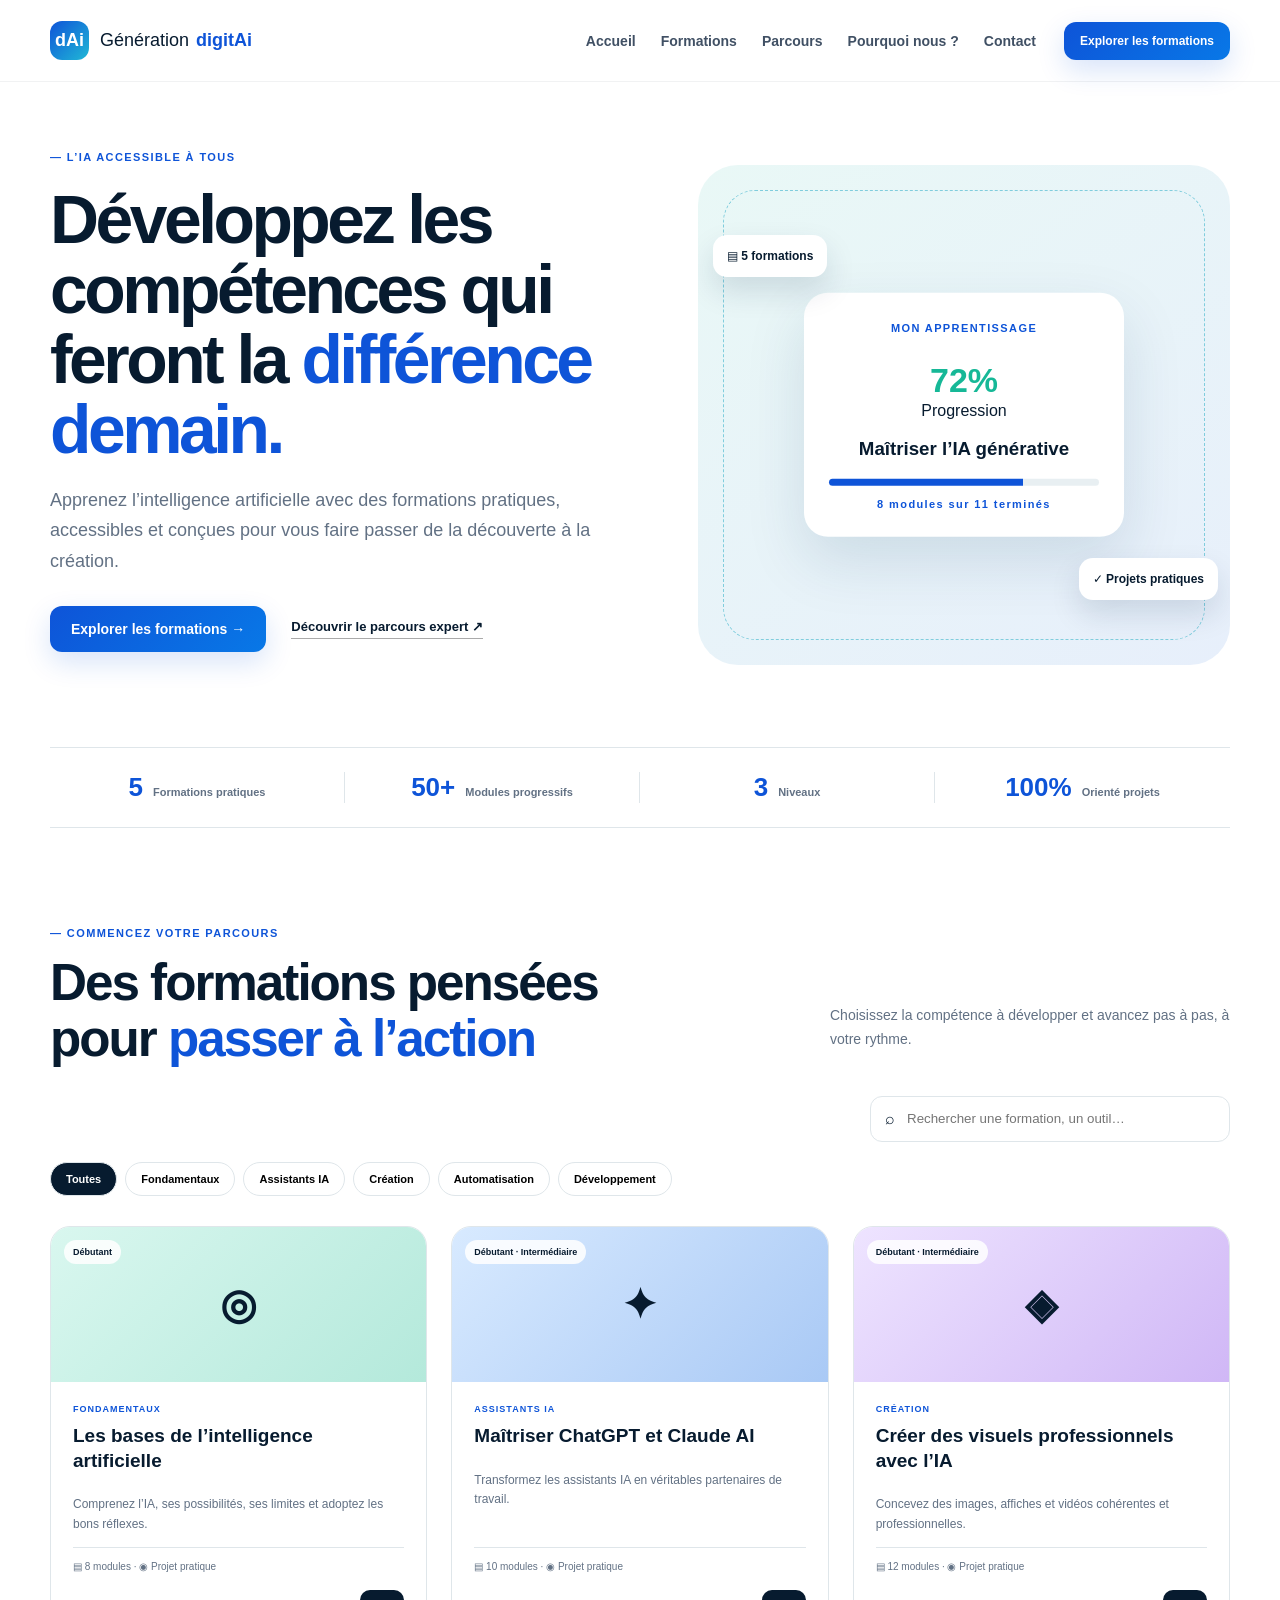
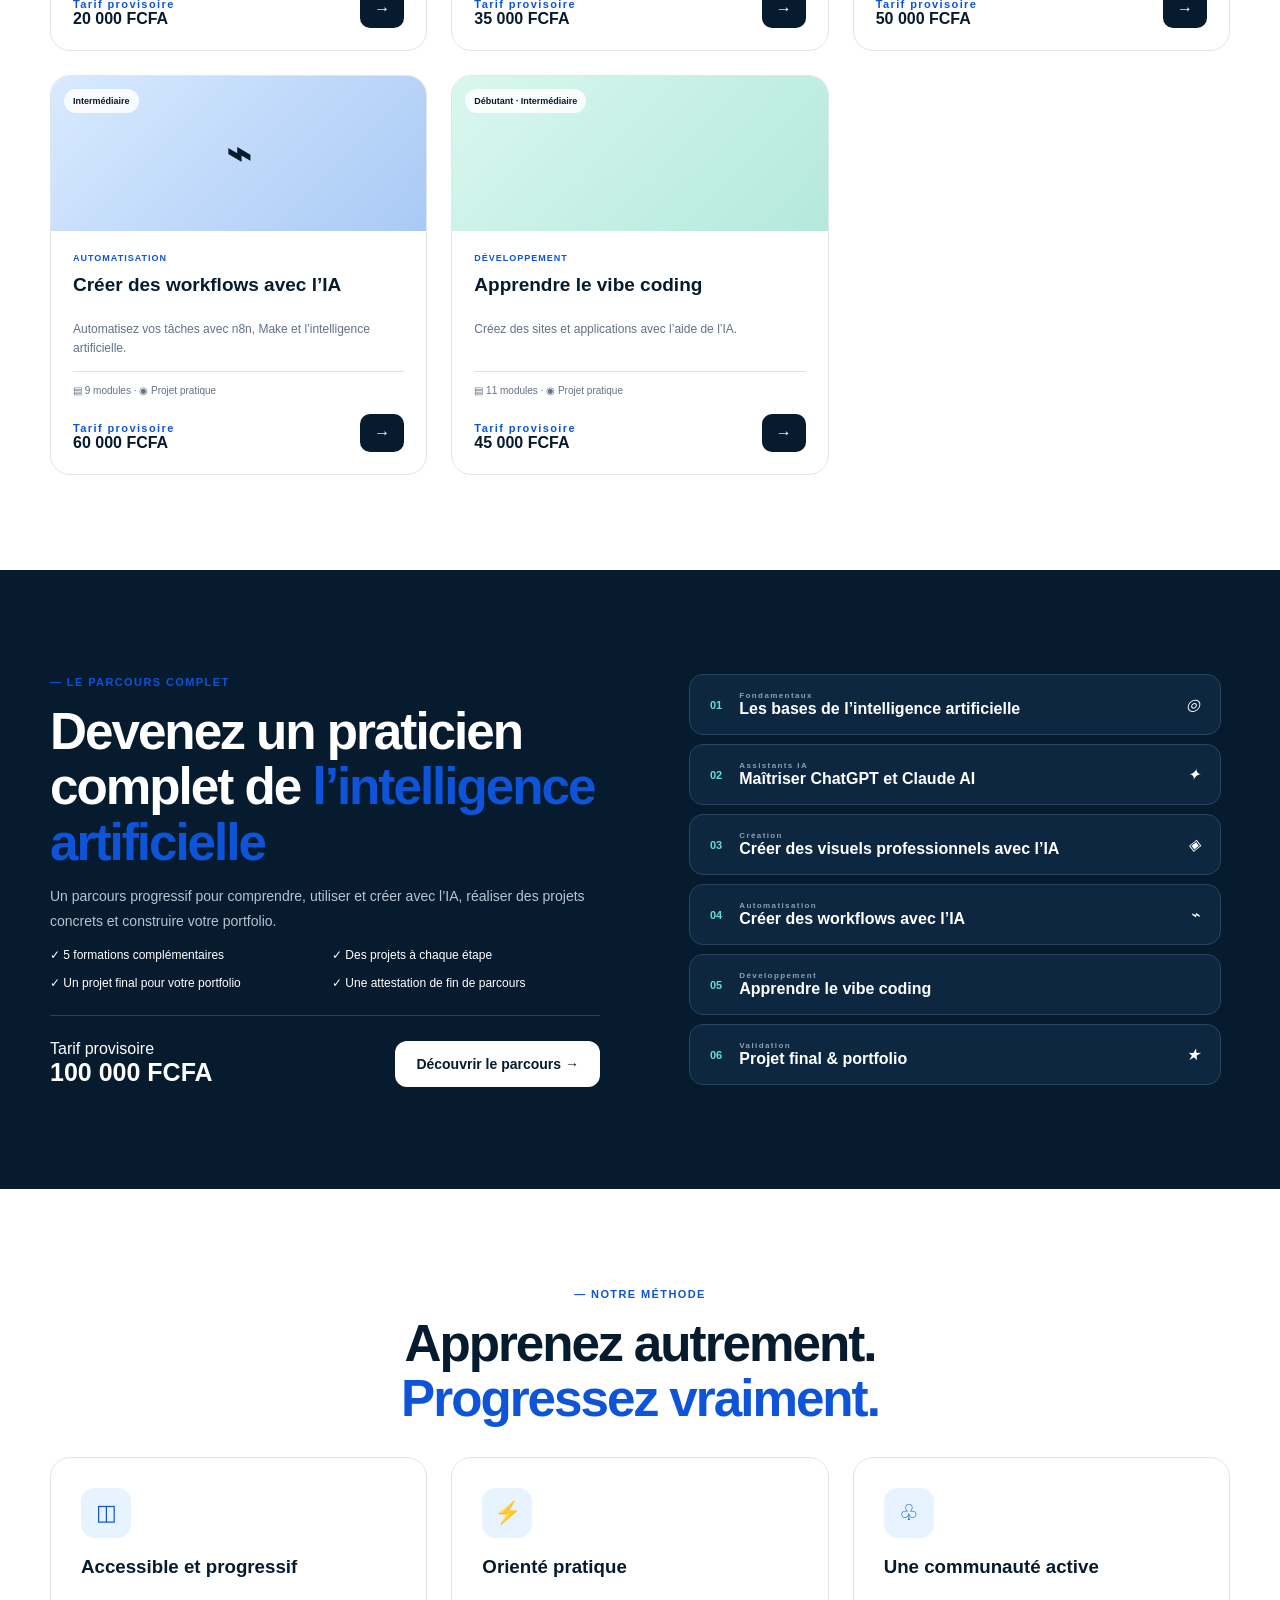
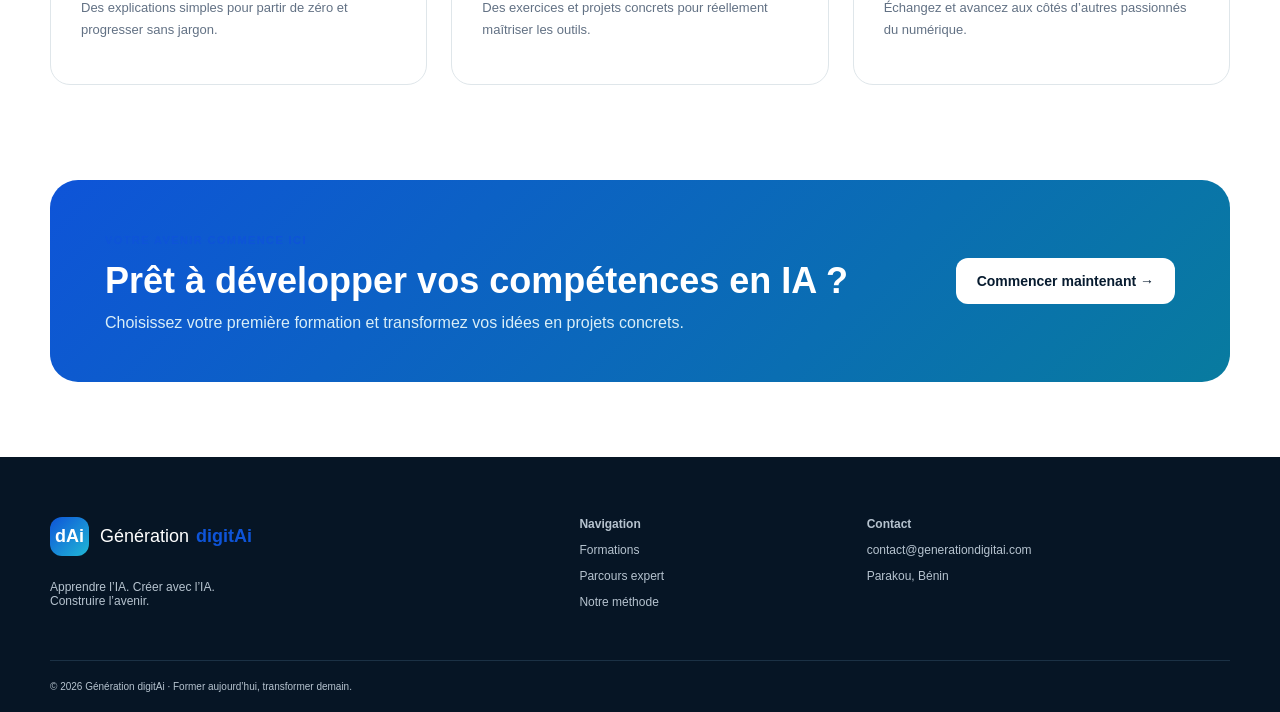
==== index.html @ 23b77773 "Add files via upload Déploiement initial du site Génération digitAi" ====
<!doctype html><html lang="fr"><head><meta charset="UTF-8"><meta name="viewport" content="width=device-width,initial-scale=1"><meta name="description" content="Formations pratiques en intelligence artificielle"><title>Génération digitAi</title><link rel="stylesheet" href="style.css"></head><body>
<header><a class="brand" href="#accueil"><span>dAi</span>Génération <b>digitAi</b></a><button id="menu">☰</button><nav><a href="#accueil">Accueil</a><a href="#formations">Formations</a><a href="#parcours">Parcours</a><a href="#methode">Pourquoi nous ?</a><a href="#contact">Contact</a></nav><a class="btn top" href="#formations">Explorer les formations</a></header>
<main><section class="hero shell" id="accueil"><div><small>— L’IA ACCESSIBLE À TOUS</small><h1>Développez les compétences qui feront la <em>différence demain.</em></h1><p>Apprenez l’intelligence artificielle avec des formations pratiques, accessibles et conçues pour vous faire passer de la découverte à la création.</p><div class="actions"><a class="btn" href="#formations">Explorer les formations →</a><a href="#parcours"><b>Découvrir le parcours expert ↗</b></a></div></div><div class="visual"><div class="panel"><small>MON APPRENTISSAGE</small><strong>72%</strong><span>Progression</span><h3>Maîtriser l’IA générative</h3><i></i><small>8 modules sur 11 terminés</small></div><div class="float one">▤ <b>5 formations</b></div><div class="float two">✓ <b>Projets pratiques</b></div></div></section>
<section class="stats shell"><div><b>5</b><span>Formations pratiques</span></div><div><b>50+</b><span>Modules progressifs</span></div><div><b>3</b><span>Niveaux</span></div><div><b>100%</b><span>Orienté projets</span></div></section>
<section class="courses shell" id="formations"><div class="heading"><div><small>— COMMENCEZ VOTRE PARCOURS</small><h2>Des formations pensées pour <em>passer à l’action</em></h2></div><p>Choisissez la compétence à développer et avancez pas à pas, à votre rythme.</p></div><label class="search">⌕ <input id="search" placeholder="Rechercher une formation, un outil…"></label><div id="tabs" class="tabs"></div><div id="grid" class="grid"></div><p id="empty" hidden>Aucune formation trouvée.</p></section>
<section class="path" id="parcours"><div class="shell pathgrid"><div><small>— LE PARCOURS COMPLET</small><h2>Devenez un praticien complet de <em>l’intelligence artificielle</em></h2><p>Un parcours progressif pour comprendre, utiliser et créer avec l’IA, réaliser des projets concrets et construire votre portfolio.</p><ul><li>✓ 5 formations complémentaires</li><li>✓ Des projets à chaque étape</li><li>✓ Un projet final pour votre portfolio</li><li>✓ Une attestation de fin de parcours</li></ul><div class="price"><span>Tarif provisoire<br><strong>100 000 FCFA</strong></span><a class="btn light" href="#contact">Découvrir le parcours →</a></div></div><div id="steps"></div></div></section>
<section class="method shell" id="methode"><div class="heading center"><div><small>— NOTRE MÉTHODE</small><h2>Apprenez autrement. <em>Progressez vraiment.</em></h2></div></div><div class="benefits"><article><i>◫</i><h3>Accessible et progressif</h3><p>Des explications simples pour partir de zéro et progresser sans jargon.</p></article><article><i>⚡</i><h3>Orienté pratique</h3><p>Des exercices et projets concrets pour réellement maîtriser les outils.</p></article><article><i>♧</i><h3>Une communauté active</h3><p>Échangez et avancez aux côtés d’autres passionnés du numérique.</p></article></div></section>
<section class="cta shell" id="contact"><div><small>VOTRE AVENIR COMMENCE ICI</small><h2>Prêt à développer vos compétences en IA ?</h2><p>Choisissez votre première formation et transformez vos idées en projets concrets.</p></div><a class="btn light" href="mailto:contact@generationdigitai.com">Commencer maintenant →</a></section></main>
<footer><div class="shell footer"><div><a class="brand" href="#accueil"><span>dAi</span>Génération <b>digitAi</b></a><p>Apprendre l’IA. Créer avec l’IA.<br>Construire l’avenir.</p></div><div><b>Navigation</b><a href="#formations">Formations</a><a href="#parcours">Parcours expert</a><a href="#methode">Notre méthode</a></div><div><b>Contact</b><a href="mailto:contact@generationdigitai.com">contact@generationdigitai.com</a><span>Parakou, Bénin</span></div></div><div class="shell copy">© 2026 Génération digitAi · Former aujourd’hui, transformer demain.</div></footer><script src="script.js"></script></body></html>
---- style.css ----
:root{--navy:#071b2f;--blue:#0e54d8;--cyan:#20b8d6;--mint:#16b897;--muted:#627184;--line:#dfe6ea}*{box-sizing:border-box}html{scroll-behavior:smooth}body{margin:0;color:var(--navy);font-family:Arial,sans-serif}a{text-decoration:none;color:inherit}.shell{width:min(1180px,calc(100% - 40px));margin:auto}header{height:82px;display:flex;align-items:center;gap:28px;padding:0 max(20px,calc((100% - 1180px)/2));position:sticky;top:0;background:#fffffff2;backdrop-filter:blur(12px);z-index:10;border-bottom:1px solid #071b2f0e}.brand{display:flex;align-items:center;gap:7px;font-size:18px;white-space:nowrap}.brand>span{width:39px;height:39px;border-radius:12px;background:linear-gradient(135deg,var(--blue),var(--cyan));display:grid;place-items:center;color:#fff;font-weight:900;margin-right:4px}.brand b{color:var(--blue)}nav{display:flex;gap:25px;margin-left:auto;font-size:14px;font-weight:700;color:#405064}nav a:hover{color:var(--blue)}#menu{display:none;border:0;background:none;font-size:24px}.btn{display:inline-flex;padding:15px 21px;border-radius:12px;background:linear-gradient(135deg,var(--blue),#0878e7);color:#fff;font-size:14px;font-weight:800;box-shadow:0 10px 28px #0e54d82a}.top{padding:12px 16px;font-size:12px}.hero{min-height:630px;display:grid;grid-template-columns:1.05fr .95fr;gap:60px;align-items:center;padding-block:65px}section small{color:var(--blue);font-size:11px;font-weight:900;letter-spacing:1.4px}.hero h1{font-size:clamp(44px,5.3vw,72px);line-height:1.03;letter-spacing:-3.5px;margin:20px 0}.hero h1 em,h2 em{font-style:normal;color:var(--blue)}.hero>div>p{max-width:600px;color:var(--muted);font-size:18px;line-height:1.7}.actions{display:flex;align-items:center;gap:25px;margin:30px 0}.actions>a:last-child{font-size:13px;border-bottom:1px solid #aaa;padding-bottom:4px}.visual{height:500px;border-radius:40px;background:linear-gradient(145deg,#e9f8f6,#e7effb);position:relative;overflow:hidden}.visual:after{content:"";position:absolute;inset:25px;border:1px dashed #80cddd;border-radius:32px}.panel{position:absolute;width:320px;left:50%;top:50%;transform:translate(-50%,-50%);background:#fff;border-radius:24px;padding:25px;text-align:center;box-shadow:0 24px 60px #0b345f20;z-index:2}.panel strong,.panel span{display:block}.panel strong{font-size:34px;margin:25px 0 2px;color:var(--mint)}.panel i{display:block;height:7px;border-radius:8px;background:linear-gradient(90deg,var(--blue) 72%,#e8eff2 72%);margin:15px 0 8px}.float{position:absolute;z-index:3;background:#fff;padding:14px;border-radius:14px;box-shadow:0 14px 30px #08294d22;font-size:12px}.one{left:15px;top:70px}.two{right:12px;bottom:65px}.stats{display:grid;grid-template-columns:repeat(4,1fr);padding:24px 0;border-block:1px solid var(--line)}.stats div{text-align:center;border-right:1px solid var(--line)}.stats div:last-child{border:0}.stats b{font-size:26px;color:var(--blue);margin-right:10px}.stats span{font-size:11px;color:var(--muted);font-weight:700}.courses,.method{padding-block:95px}.heading{display:flex;align-items:end;justify-content:space-between;gap:40px;margin-bottom:30px}.heading h2,.path h2{font-size:clamp(34px,4vw,52px);letter-spacing:-2px;line-height:1.08;max-width:650px;margin:14px 0 0}.heading>p{max-width:400px;color:var(--muted);line-height:1.7;font-size:14px}.search{margin-left:auto;width:360px;height:46px;border:1px solid var(--line);border-radius:12px;display:flex;align-items:center;gap:10px;padding:0 14px}.search input{border:0;outline:0;width:100%}.tabs{display:flex;flex-wrap:wrap;gap:8px;margin:20px 0 30px}.tabs button{border:1px solid var(--line);background:#fff;border-radius:20px;padding:10px 15px;font-weight:700;font-size:11px;cursor:pointer}.tabs button.active{background:var(--navy);color:#fff}.grid{display:grid;grid-template-columns:repeat(3,1fr);gap:24px}.card{border:1px solid var(--line);border-radius:20px;overflow:hidden;display:flex;flex-direction:column}.cover{height:155px;background:linear-gradient(135deg,#d9f7ef,#b4e9db);display:grid;place-items:center;position:relative;font-size:42px;font-weight:900}.card:nth-child(2n) .cover{background:linear-gradient(135deg,#d8eaff,#a9c9f5)}.card:nth-child(3n) .cover{background:linear-gradient(135deg,#eee4ff,#d0b7f6)}.level{position:absolute;top:13px;left:13px;background:#ffffffdc;border-radius:20px;padding:7px 9px;font-size:9px}.body{padding:22px;display:flex;flex-direction:column;flex:1}.category{text-transform:uppercase;color:var(--blue);font-size:9px;font-weight:900;letter-spacing:1px}.body h3{font-size:19px;line-height:1.3;margin:10px 0}.body p{font-size:12px;line-height:1.65;color:var(--muted);flex:1}.meta{font-size:10px;color:var(--muted);border-top:1px solid var(--line);padding-top:13px}.cardprice{display:flex;justify-content:space-between;align-items:end;margin-top:18px}.cardprice small,.cardprice b{display:block}.cardprice a{background:var(--navy);color:#fff;padding:10px 14px;border-radius:10px}.path{background:var(--navy);color:#fff;padding:95px 0}.pathgrid{display:grid;grid-template-columns:1fr 1fr;gap:80px;align-items:center}.path p{color:#b6c4d0;line-height:1.8;font-size:14px}.path ul{list-style:none;padding:0;display:grid;grid-template-columns:1fr 1fr;gap:14px;font-size:12px}.price{border-top:1px solid #2b4259;margin-top:25px;padding-top:24px;display:flex;align-items:center;justify-content:space-between}.price strong{font-size:25px}.light{background:#fff;color:var(--navy);box-shadow:none}.step{display:flex;align-items:center;gap:17px;padding:16px 20px;border:1px solid #29455f;background:#0d2740;border-radius:14px;margin:9px}.step>span{color:#65dfca;font-weight:900;font-size:11px}.step div{flex:1}.step small,.step b{display:block}.step small{font-size:8px;color:#8da1b3}.center{justify-content:center;text-align:center}.benefits{display:grid;grid-template-columns:repeat(3,1fr);gap:24px}.benefits article{padding:30px;border:1px solid var(--line);border-radius:20px}.benefits i{width:50px;height:50px;border-radius:14px;background:#e7f3ff;color:var(--blue);display:grid;place-items:center;font-style:normal;font-size:22px}.benefits p{font-size:13px;color:var(--muted);line-height:1.7}.cta{background:linear-gradient(135deg,var(--blue),#087b9f);color:#fff;padding:50px 55px;border-radius:28px;margin-bottom:75px;display:flex;align-items:center;justify-content:space-between;gap:35px}.cta h2{font-size:36px;margin:12px 0}.cta p{margin:0;color:#d9eef7}footer{background:#061525;color:#b6c3cf;padding:60px 0 20px}.footer{display:grid;grid-template-columns:2fr 1fr 1.5fr;gap:45px}.footer>div{display:flex;flex-direction:column;gap:12px;font-size:12px}.footer .brand{color:#fff}.copy{border-top:1px solid #1b3145;margin-top:40px;padding-top:20px;font-size:10px}@media(max-width:850px){.top{display:none}#menu{display:block;margin-left:auto}nav{display:none;position:absolute;top:82px;left:0;right:0;background:#fff;padding:20px;flex-direction:column}nav.open{display:flex}.hero,.pathgrid{grid-template-columns:1fr}.hero{text-align:center}.actions{justify-content:center}.grid{grid-template-columns:1fr 1fr}.stats{grid-template-columns:1fr 1fr}.stats div{padding:12px}.heading{flex-direction:column;align-items:flex-start}.benefits{grid-template-columns:1fr}.cta{flex-direction:column;align-items:flex-start}}@media(max-width:600px){.hero h1{font-size:43px;letter-spacing:-2px}.hero{padding-block:45px}.visual{height:380px}.panel{width:255px}.grid{grid-template-columns:1fr}.search{width:100%}.path ul{grid-template-columns:1fr}.price{flex-direction:column;align-items:flex-start;gap:20px}.footer{grid-template-columns:1fr}.cta{width:calc(100% - 28px);padding:35px 25px}.stats b,.stats span{display:block;margin:0}.actions{flex-direction:column}.courses,.method,.path{padding-block:65px}}
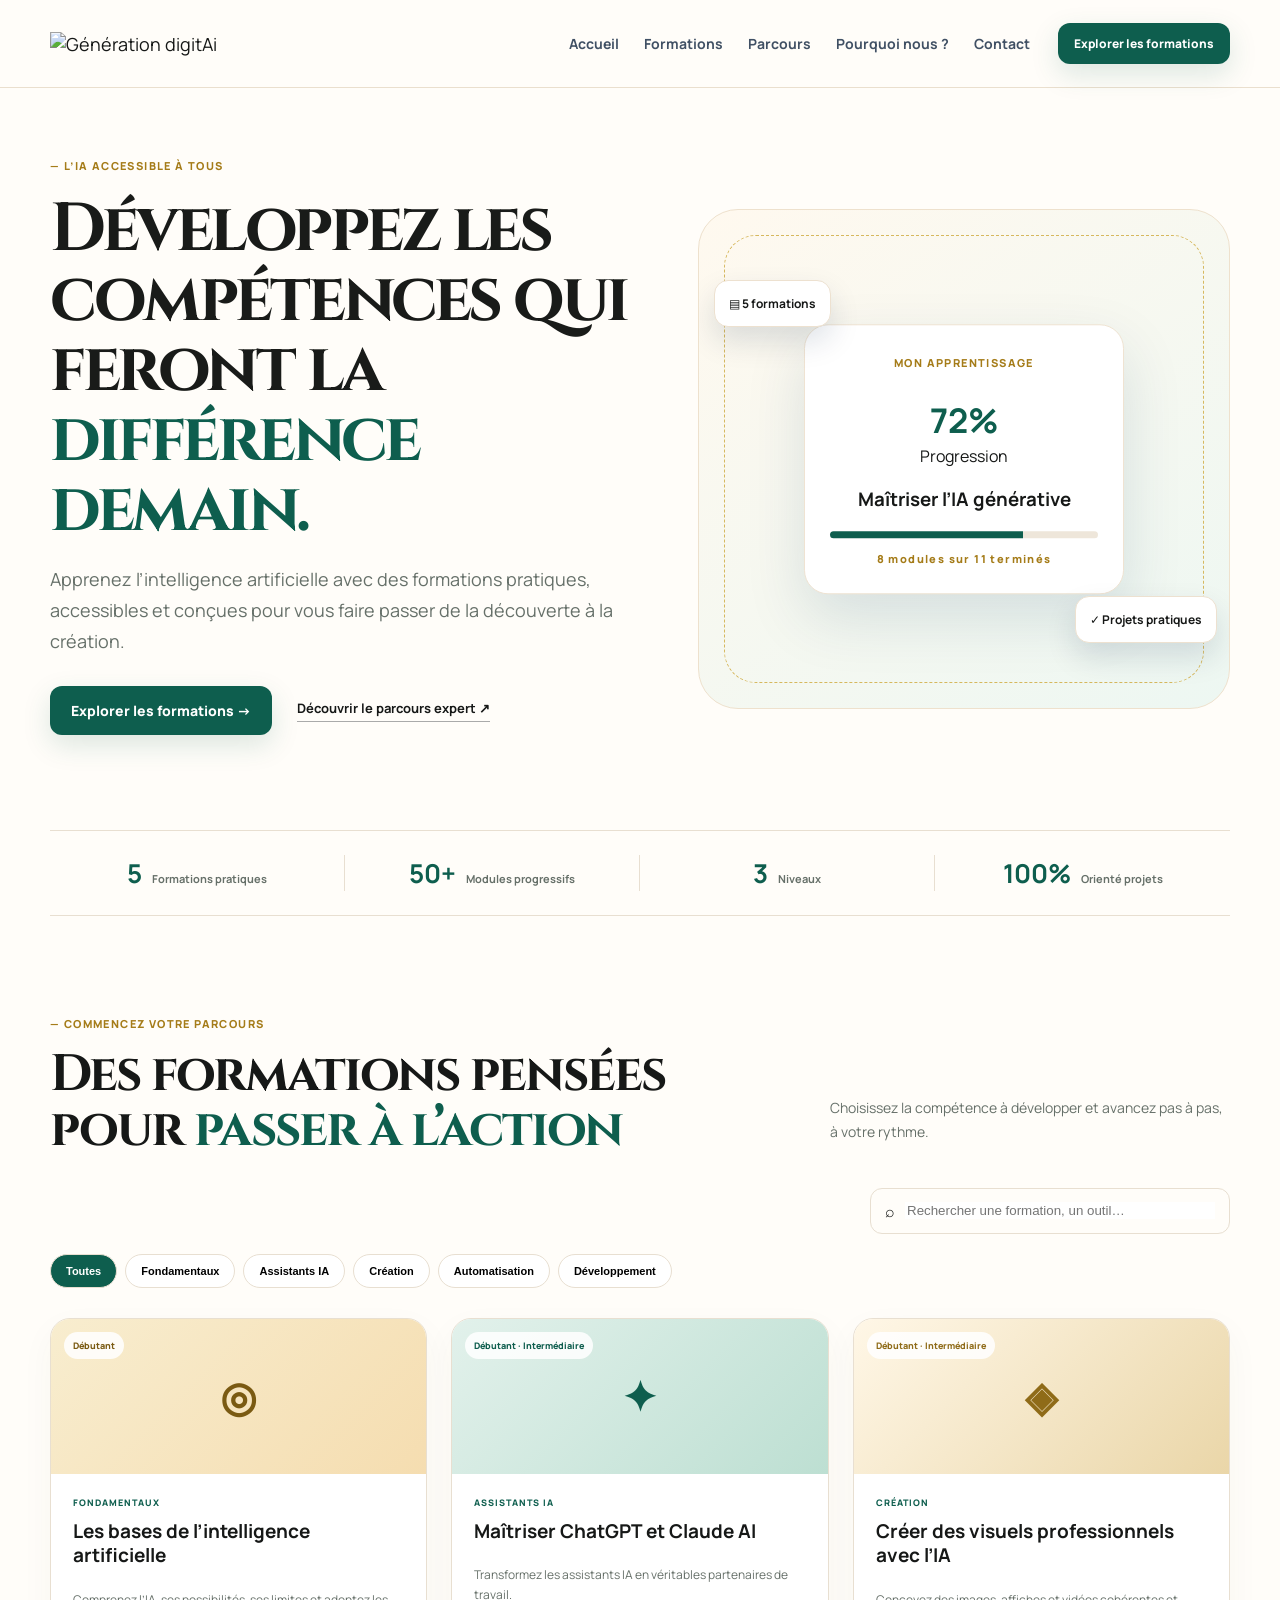
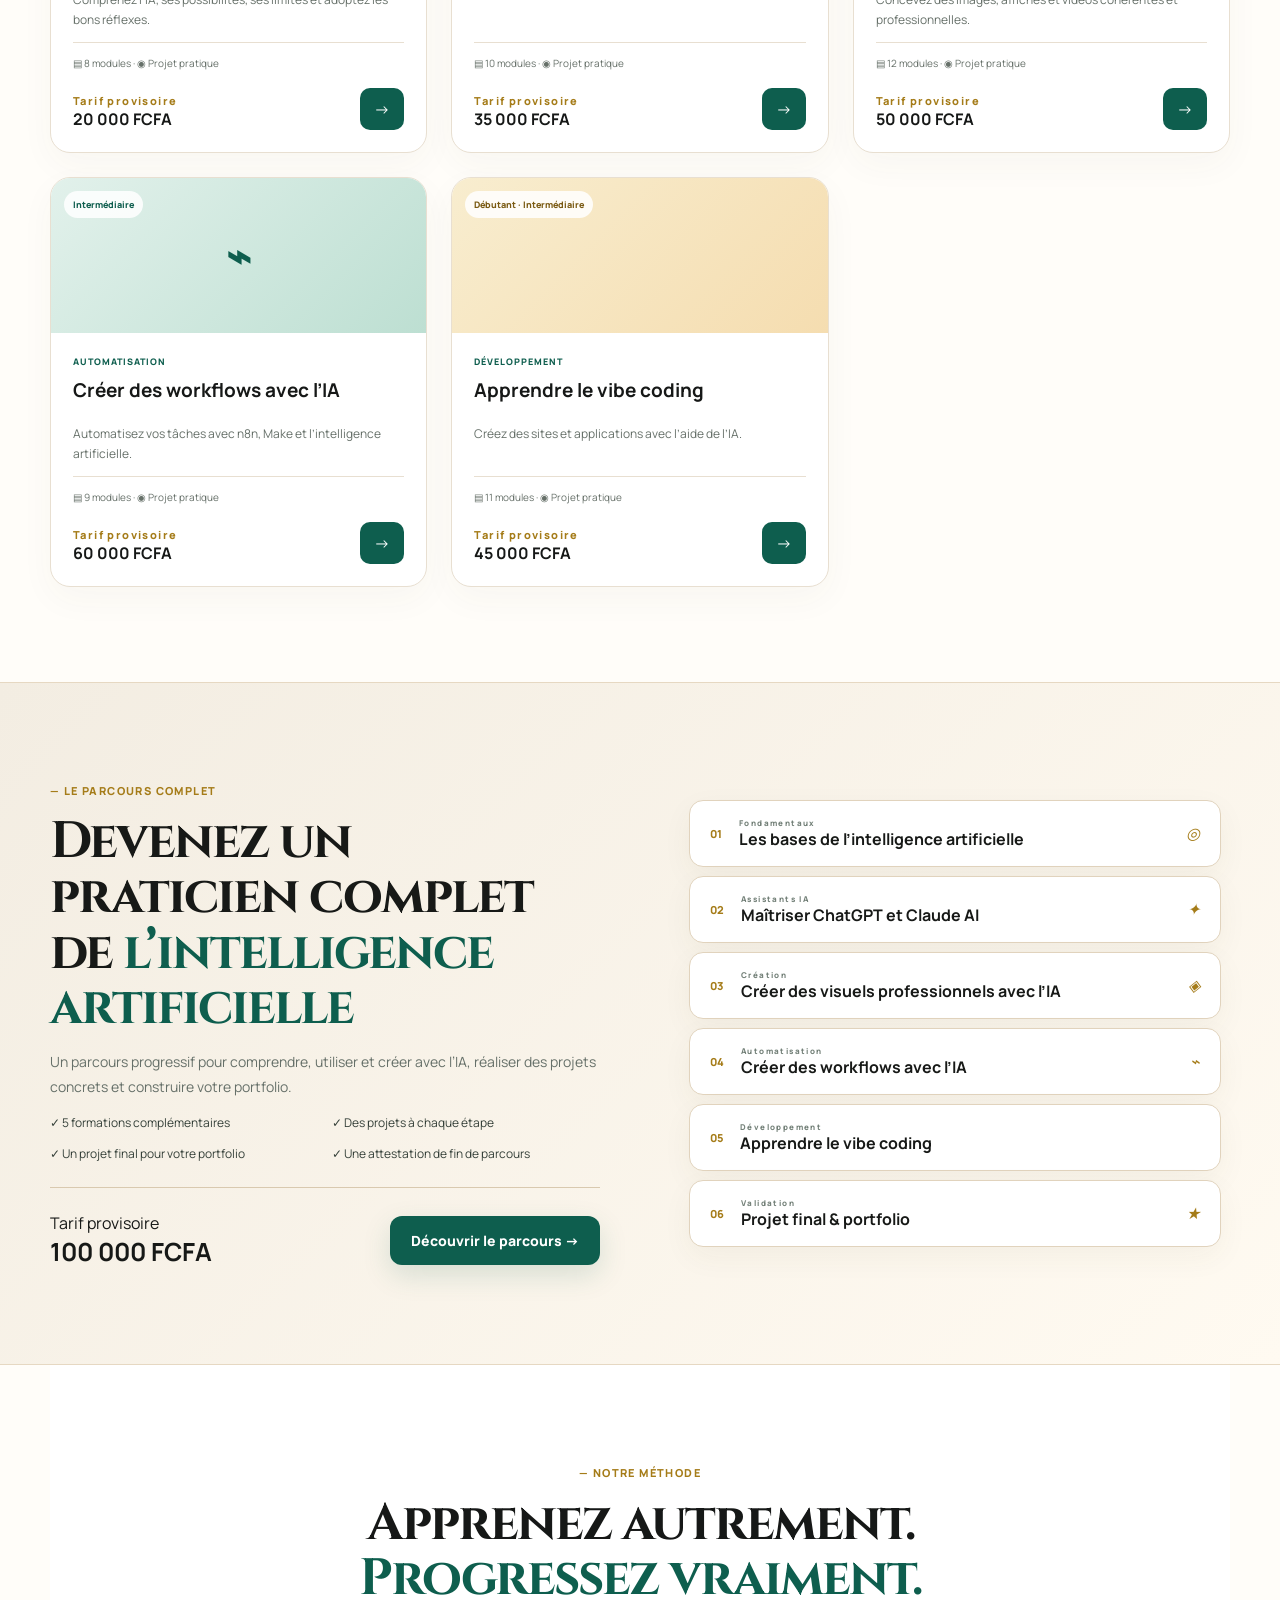
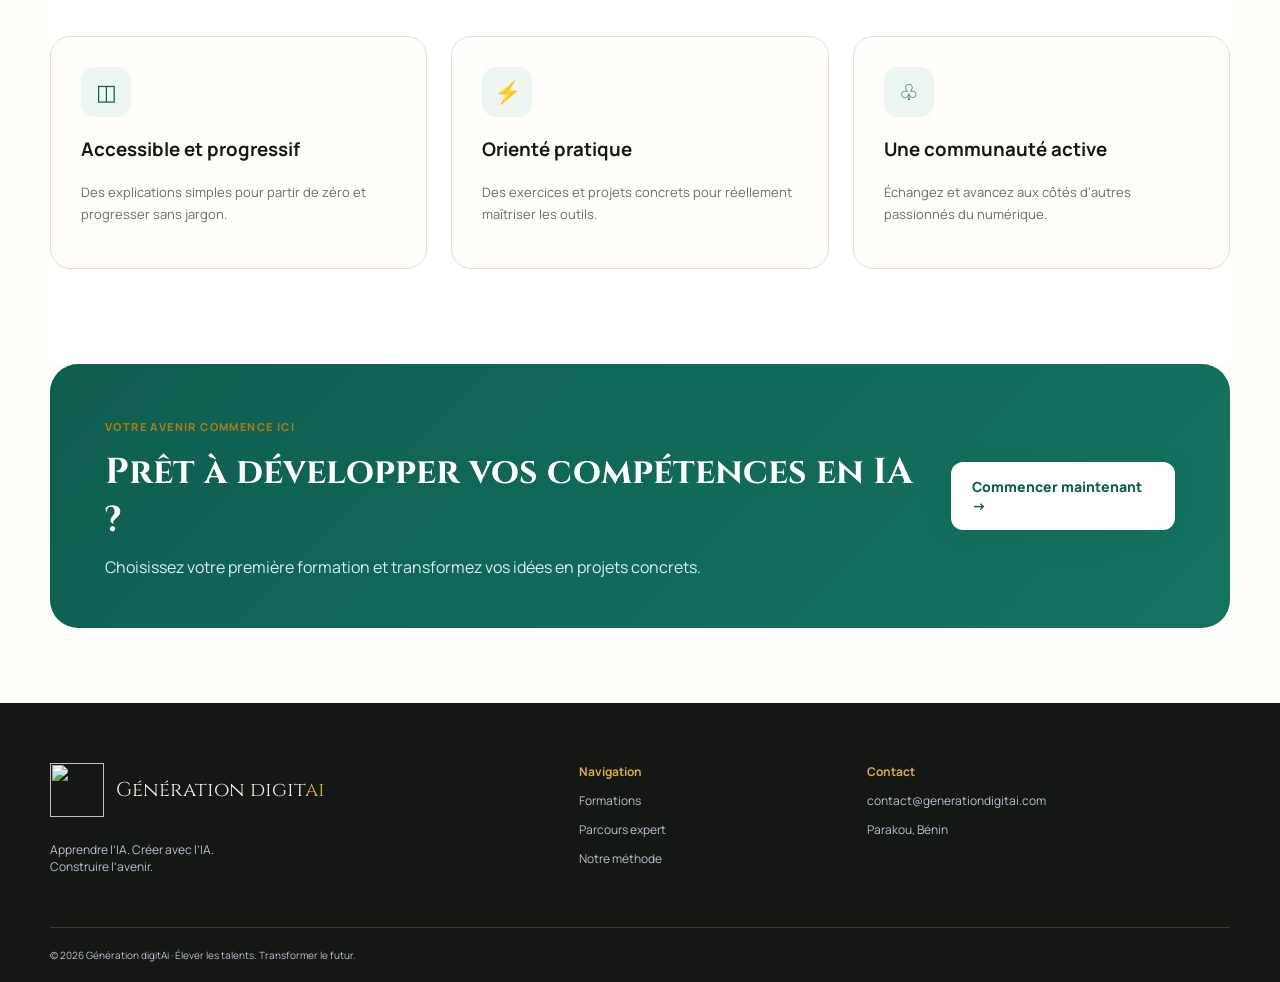
==== commit e6523e35: "Add files via upload Intégration de l’identité visuelle Génération digitAi" ====
--- a/index.html
+++ b/index.html
@@ -1,9 +1,10 @@
-<!doctype html><html lang="fr"><head><meta charset="UTF-8"><meta name="viewport" content="width=device-width,initial-scale=1"><meta name="description" content="Formations pratiques en intelligence artificielle"><title>Génération digitAi</title><link rel="stylesheet" href="style.css"></head><body>
-<header><a class="brand" href="#accueil"><span>dAi</span>Génération <b>digitAi</b></a><button id="menu">☰</button><nav><a href="#accueil">Accueil</a><a href="#formations">Formations</a><a href="#parcours">Parcours</a><a href="#methode">Pourquoi nous ?</a><a href="#contact">Contact</a></nav><a class="btn top" href="#formations">Explorer les formations</a></header>
+<!doctype html><html lang="fr"><head><meta charset="UTF-8"><meta name="viewport" content="width=device-width,initial-scale=1"><meta name="description" content="Formations pratiques en intelligence artificielle"><title>Génération digitAi</title><link rel="icon" type="image/png" href="images/monogramme-generation-digitai.png"><link rel="preconnect" href="https://fonts.googleapis.com"><link rel="preconnect" href="https://fonts.gstatic.com" crossorigin><link href="https://fonts.googleapis.com/css2?family=Cinzel:wght@500;600;700&family=Manrope:wght@400;500;600;700;800&display=swap" rel="stylesheet"><link rel="stylesheet" href="style.css"><link rel="stylesheet" href="brand.css"></head><body>
+<header><a class="brand" href="#accueil"><img class="brand-full" src="images/logo-generation-digitai.png" alt="Génération digitAi"><img class="brand-icon" src="images/monogramme-generation-digitai.png" alt="Génération digitAi"></a><button id="menu">☰</button><nav><a href="#accueil">Accueil</a><a href="#formations">Formations</a><a href="#parcours">Parcours</a><a href="#methode">Pourquoi nous ?</a><a href="#contact">Contact</a></nav><a class="btn top" href="#formations">Explorer les formations</a></header>
 <main><section class="hero shell" id="accueil"><div><small>— L’IA ACCESSIBLE À TOUS</small><h1>Développez les compétences qui feront la <em>différence demain.</em></h1><p>Apprenez l’intelligence artificielle avec des formations pratiques, accessibles et conçues pour vous faire passer de la découverte à la création.</p><div class="actions"><a class="btn" href="#formations">Explorer les formations →</a><a href="#parcours"><b>Découvrir le parcours expert ↗</b></a></div></div><div class="visual"><div class="panel"><small>MON APPRENTISSAGE</small><strong>72%</strong><span>Progression</span><h3>Maîtriser l’IA générative</h3><i></i><small>8 modules sur 11 terminés</small></div><div class="float one">▤ <b>5 formations</b></div><div class="float two">✓ <b>Projets pratiques</b></div></div></section>
 <section class="stats shell"><div><b>5</b><span>Formations pratiques</span></div><div><b>50+</b><span>Modules progressifs</span></div><div><b>3</b><span>Niveaux</span></div><div><b>100%</b><span>Orienté projets</span></div></section>
 <section class="courses shell" id="formations"><div class="heading"><div><small>— COMMENCEZ VOTRE PARCOURS</small><h2>Des formations pensées pour <em>passer à l’action</em></h2></div><p>Choisissez la compétence à développer et avancez pas à pas, à votre rythme.</p></div><label class="search">⌕ <input id="search" placeholder="Rechercher une formation, un outil…"></label><div id="tabs" class="tabs"></div><div id="grid" class="grid"></div><p id="empty" hidden>Aucune formation trouvée.</p></section>
 <section class="path" id="parcours"><div class="shell pathgrid"><div><small>— LE PARCOURS COMPLET</small><h2>Devenez un praticien complet de <em>l’intelligence artificielle</em></h2><p>Un parcours progressif pour comprendre, utiliser et créer avec l’IA, réaliser des projets concrets et construire votre portfolio.</p><ul><li>✓ 5 formations complémentaires</li><li>✓ Des projets à chaque étape</li><li>✓ Un projet final pour votre portfolio</li><li>✓ Une attestation de fin de parcours</li></ul><div class="price"><span>Tarif provisoire<br><strong>100 000 FCFA</strong></span><a class="btn light" href="#contact">Découvrir le parcours →</a></div></div><div id="steps"></div></div></section>
 <section class="method shell" id="methode"><div class="heading center"><div><small>— NOTRE MÉTHODE</small><h2>Apprenez autrement. <em>Progressez vraiment.</em></h2></div></div><div class="benefits"><article><i>◫</i><h3>Accessible et progressif</h3><p>Des explications simples pour partir de zéro et progresser sans jargon.</p></article><article><i>⚡</i><h3>Orienté pratique</h3><p>Des exercices et projets concrets pour réellement maîtriser les outils.</p></article><article><i>♧</i><h3>Une communauté active</h3><p>Échangez et avancez aux côtés d’autres passionnés du numérique.</p></article></div></section>
 <section class="cta shell" id="contact"><div><small>VOTRE AVENIR COMMENCE ICI</small><h2>Prêt à développer vos compétences en IA ?</h2><p>Choisissez votre première formation et transformez vos idées en projets concrets.</p></div><a class="btn light" href="mailto:contact@generationdigitai.com">Commencer maintenant →</a></section></main>
-<footer><div class="shell footer"><div><a class="brand" href="#accueil"><span>dAi</span>Génération <b>digitAi</b></a><p>Apprendre l’IA. Créer avec l’IA.<br>Construire l’avenir.</p></div><div><b>Navigation</b><a href="#formations">Formations</a><a href="#parcours">Parcours expert</a><a href="#methode">Notre méthode</a></div><div><b>Contact</b><a href="mailto:contact@generationdigitai.com">contact@generationdigitai.com</a><span>Parakou, Bénin</span></div></div><div class="shell copy">© 2026 Génération digitAi · Former aujourd’hui, transformer demain.</div></footer><script src="script.js"></script></body></html>
+<footer><div class="shell footer"><div><a class="footer-brand" href="#accueil"><img src="images/monogramme-generation-digitai.png" alt=""><span>Génération digit<em>ai</em></span></a><p>Apprendre l’IA. Créer avec l’IA.<br>Construire l’avenir.</p></div><div><b>Navigation</b><a href="#formations">Formations</a><a href="#parcours">Parcours expert</a><a href="#methode">Notre méthode</a></div><div><b>Contact</b><a href="mailto:contact@generationdigitai.com">contact@generationdigitai.com</a><span>Parakou, Bénin</span></div></div><div class="shell copy">© 2026 Génération digitAi · Élever les talents. Transformer le futur.</div></footer><script src="script.js"></script></body></html>
+
--- a/style.css
+++ b/style.css
@@ -1 +1,2 @@
 :root{--navy:#071b2f;--blue:#0e54d8;--cyan:#20b8d6;--mint:#16b897;--muted:#627184;--line:#dfe6ea}*{box-sizing:border-box}html{scroll-behavior:smooth}body{margin:0;color:var(--navy);font-family:Arial,sans-serif}a{text-decoration:none;color:inherit}.shell{width:min(1180px,calc(100% - 40px));margin:auto}header{height:82px;display:flex;align-items:center;gap:28px;padding:0 max(20px,calc((100% - 1180px)/2));position:sticky;top:0;background:#fffffff2;backdrop-filter:blur(12px);z-index:10;border-bottom:1px solid #071b2f0e}.brand{display:flex;align-items:center;gap:7px;font-size:18px;white-space:nowrap}.brand>span{width:39px;height:39px;border-radius:12px;background:linear-gradient(135deg,var(--blue),var(--cyan));display:grid;place-items:center;color:#fff;font-weight:900;margin-right:4px}.brand b{color:var(--blue)}nav{display:flex;gap:25px;margin-left:auto;font-size:14px;font-weight:700;color:#405064}nav a:hover{color:var(--blue)}#menu{display:none;border:0;background:none;font-size:24px}.btn{display:inline-flex;padding:15px 21px;border-radius:12px;background:linear-gradient(135deg,var(--blue),#0878e7);color:#fff;font-size:14px;font-weight:800;box-shadow:0 10px 28px #0e54d82a}.top{padding:12px 16px;font-size:12px}.hero{min-height:630px;display:grid;grid-template-columns:1.05fr .95fr;gap:60px;align-items:center;padding-block:65px}section small{color:var(--blue);font-size:11px;font-weight:900;letter-spacing:1.4px}.hero h1{font-size:clamp(44px,5.3vw,72px);line-height:1.03;letter-spacing:-3.5px;margin:20px 0}.hero h1 em,h2 em{font-style:normal;color:var(--blue)}.hero>div>p{max-width:600px;color:var(--muted);font-size:18px;line-height:1.7}.actions{display:flex;align-items:center;gap:25px;margin:30px 0}.actions>a:last-child{font-size:13px;border-bottom:1px solid #aaa;padding-bottom:4px}.visual{height:500px;border-radius:40px;background:linear-gradient(145deg,#e9f8f6,#e7effb);position:relative;overflow:hidden}.visual:after{content:"";position:absolute;inset:25px;border:1px dashed #80cddd;border-radius:32px}.panel{position:absolute;width:320px;left:50%;top:50%;transform:translate(-50%,-50%);background:#fff;border-radius:24px;padding:25px;text-align:center;box-shadow:0 24px 60px #0b345f20;z-index:2}.panel strong,.panel span{display:block}.panel strong{font-size:34px;margin:25px 0 2px;color:var(--mint)}.panel i{display:block;height:7px;border-radius:8px;background:linear-gradient(90deg,var(--blue) 72%,#e8eff2 72%);margin:15px 0 8px}.float{position:absolute;z-index:3;background:#fff;padding:14px;border-radius:14px;box-shadow:0 14px 30px #08294d22;font-size:12px}.one{left:15px;top:70px}.two{right:12px;bottom:65px}.stats{display:grid;grid-template-columns:repeat(4,1fr);padding:24px 0;border-block:1px solid var(--line)}.stats div{text-align:center;border-right:1px solid var(--line)}.stats div:last-child{border:0}.stats b{font-size:26px;color:var(--blue);margin-right:10px}.stats span{font-size:11px;color:var(--muted);font-weight:700}.courses,.method{padding-block:95px}.heading{display:flex;align-items:end;justify-content:space-between;gap:40px;margin-bottom:30px}.heading h2,.path h2{font-size:clamp(34px,4vw,52px);letter-spacing:-2px;line-height:1.08;max-width:650px;margin:14px 0 0}.heading>p{max-width:400px;color:var(--muted);line-height:1.7;font-size:14px}.search{margin-left:auto;width:360px;height:46px;border:1px solid var(--line);border-radius:12px;display:flex;align-items:center;gap:10px;padding:0 14px}.search input{border:0;outline:0;width:100%}.tabs{display:flex;flex-wrap:wrap;gap:8px;margin:20px 0 30px}.tabs button{border:1px solid var(--line);background:#fff;border-radius:20px;padding:10px 15px;font-weight:700;font-size:11px;cursor:pointer}.tabs button.active{background:var(--navy);color:#fff}.grid{display:grid;grid-template-columns:repeat(3,1fr);gap:24px}.card{border:1px solid var(--line);border-radius:20px;overflow:hidden;display:flex;flex-direction:column}.cover{height:155px;background:linear-gradient(135deg,#d9f7ef,#b4e9db);display:grid;place-items:center;position:relative;font-size:42px;font-weight:900}.card:nth-child(2n) .cover{background:linear-gradient(135deg,#d8eaff,#a9c9f5)}.card:nth-child(3n) .cover{background:linear-gradient(135deg,#eee4ff,#d0b7f6)}.level{position:absolute;top:13px;left:13px;background:#ffffffdc;border-radius:20px;padding:7px 9px;font-size:9px}.body{padding:22px;display:flex;flex-direction:column;flex:1}.category{text-transform:uppercase;color:var(--blue);font-size:9px;font-weight:900;letter-spacing:1px}.body h3{font-size:19px;line-height:1.3;margin:10px 0}.body p{font-size:12px;line-height:1.65;color:var(--muted);flex:1}.meta{font-size:10px;color:var(--muted);border-top:1px solid var(--line);padding-top:13px}.cardprice{display:flex;justify-content:space-between;align-items:end;margin-top:18px}.cardprice small,.cardprice b{display:block}.cardprice a{background:var(--navy);color:#fff;padding:10px 14px;border-radius:10px}.path{background:var(--navy);color:#fff;padding:95px 0}.pathgrid{display:grid;grid-template-columns:1fr 1fr;gap:80px;align-items:center}.path p{color:#b6c4d0;line-height:1.8;font-size:14px}.path ul{list-style:none;padding:0;display:grid;grid-template-columns:1fr 1fr;gap:14px;font-size:12px}.price{border-top:1px solid #2b4259;margin-top:25px;padding-top:24px;display:flex;align-items:center;justify-content:space-between}.price strong{font-size:25px}.light{background:#fff;color:var(--navy);box-shadow:none}.step{display:flex;align-items:center;gap:17px;padding:16px 20px;border:1px solid #29455f;background:#0d2740;border-radius:14px;margin:9px}.step>span{color:#65dfca;font-weight:900;font-size:11px}.step div{flex:1}.step small,.step b{display:block}.step small{font-size:8px;color:#8da1b3}.center{justify-content:center;text-align:center}.benefits{display:grid;grid-template-columns:repeat(3,1fr);gap:24px}.benefits article{padding:30px;border:1px solid var(--line);border-radius:20px}.benefits i{width:50px;height:50px;border-radius:14px;background:#e7f3ff;color:var(--blue);display:grid;place-items:center;font-style:normal;font-size:22px}.benefits p{font-size:13px;color:var(--muted);line-height:1.7}.cta{background:linear-gradient(135deg,var(--blue),#087b9f);color:#fff;padding:50px 55px;border-radius:28px;margin-bottom:75px;display:flex;align-items:center;justify-content:space-between;gap:35px}.cta h2{font-size:36px;margin:12px 0}.cta p{margin:0;color:#d9eef7}footer{background:#061525;color:#b6c3cf;padding:60px 0 20px}.footer{display:grid;grid-template-columns:2fr 1fr 1.5fr;gap:45px}.footer>div{display:flex;flex-direction:column;gap:12px;font-size:12px}.footer .brand{color:#fff}.copy{border-top:1px solid #1b3145;margin-top:40px;padding-top:20px;font-size:10px}@media(max-width:850px){.top{display:none}#menu{display:block;margin-left:auto}nav{display:none;position:absolute;top:82px;left:0;right:0;background:#fff;padding:20px;flex-direction:column}nav.open{display:flex}.hero,.pathgrid{grid-template-columns:1fr}.hero{text-align:center}.actions{justify-content:center}.grid{grid-template-columns:1fr 1fr}.stats{grid-template-columns:1fr 1fr}.stats div{padding:12px}.heading{flex-direction:column;align-items:flex-start}.benefits{grid-template-columns:1fr}.cta{flex-direction:column;align-items:flex-start}}@media(max-width:600px){.hero h1{font-size:43px;letter-spacing:-2px}.hero{padding-block:45px}.visual{height:380px}.panel{width:255px}.grid{grid-template-columns:1fr}.search{width:100%}.path ul{grid-template-columns:1fr}.price{flex-direction:column;align-items:flex-start;gap:20px}.footer{grid-template-columns:1fr}.cta{width:calc(100% - 28px);padding:35px 25px}.stats b,.stats span{display:block;margin:0}.actions{flex-direction:column}.courses,.method,.path{padding-block:65px}}
+
--- a/brand.css
+++ b/brand.css
@@ -0,0 +1 @@
+:root{--navy:#161817;--blue:#0e5e4e;--cyan:#d4af37;--mint:#0e5e4e;--muted:#667069;--line:#e8dfd1;--gold:#d4af37;--emerald:#0e5e4e}body{background:#fffdf9;font-family:"Manrope",Arial,sans-serif}h1,h2,.footer-brand span{font-family:"Cinzel",Georgia,serif}.brand{height:64px;min-width:270px}.brand-full{display:block;width:270px;max-height:62px;object-fit:contain}.brand-icon{display:none;width:50px;height:50px;object-fit:contain}header{height:88px;background:rgba(255,253,249,.96);border-bottom:1px solid #eadfce}.btn{background:var(--emerald);box-shadow:0 10px 28px #0e5e4e25}.hero h1{color:#191b19}.hero h1 em,h2 em{color:var(--emerald)}section small{color:#a57c19}.visual{background:linear-gradient(145deg,#fff9ef,#edf7f2);border:1px solid #eee1cd}.visual:after{border-color:#d6b85e}.panel{border:1px solid #efe3d2}.panel strong{color:var(--emerald)}.panel i{background:linear-gradient(90deg,var(--emerald) 72%,#eee6da 72%)}.float{border:1px solid #ede1d0}.stats b{color:var(--emerald)}.tabs button.active{background:var(--emerald)}.card{background:#fff;border-color:#e8dfd1;box-shadow:0 12px 35px #594a2b0a}.cover{background:linear-gradient(135deg,#f8edcf,#f5ddb0);color:#7a5a12}.card:nth-child(2n) .cover{background:linear-gradient(135deg,#e2f1eb,#bddfd2);color:#0e5e4e}.card:nth-child(3n) .cover{background:linear-gradient(135deg,#fff7e7,#ead6a8);color:#8f6b18}.category{color:var(--emerald)}.cardprice a{background:var(--emerald)}.path{background:linear-gradient(135deg,#f3ede2,#fffaf1);color:#171917;border-block:1px solid #e6d8c2}.path h2 em{color:var(--emerald)}.path p{color:#667069}.path li{color:#354039}.price{border-color:#d9c9af}.step{background:#fff;border-color:#e1d3bd;color:#171917;box-shadow:0 10px 30px #57452a0d}.step>span{color:#a57c19}.step small{color:#738078}.step i{color:#a57c19}.light{background:var(--emerald);color:#fff}.method{background:#fff}.benefits article{background:#fffdf9}.benefits i{background:#edf6f2;color:var(--emerald)}.cta{background:linear-gradient(135deg,#0e5e4e,#157460)}.cta .light{background:#fff;color:var(--emerald)}footer{background:#151715}.footer-brand{display:flex;align-items:center;gap:12px;color:#f3ede2;font-family:"Cinzel",serif;font-size:20px}.footer-brand img{width:54px;height:54px}.footer-brand em{color:var(--gold);font-style:normal}.footer>div>b{color:#d4af37}.copy{border-color:#3d3a30}@media(max-width:1050px){.brand{min-width:220px}.brand-full{width:220px}nav{gap:16px}}@media(max-width:850px){header{height:76px}.brand{min-width:auto;height:60px}.brand-full{display:none}.brand-icon{display:block}nav{top:76px}}
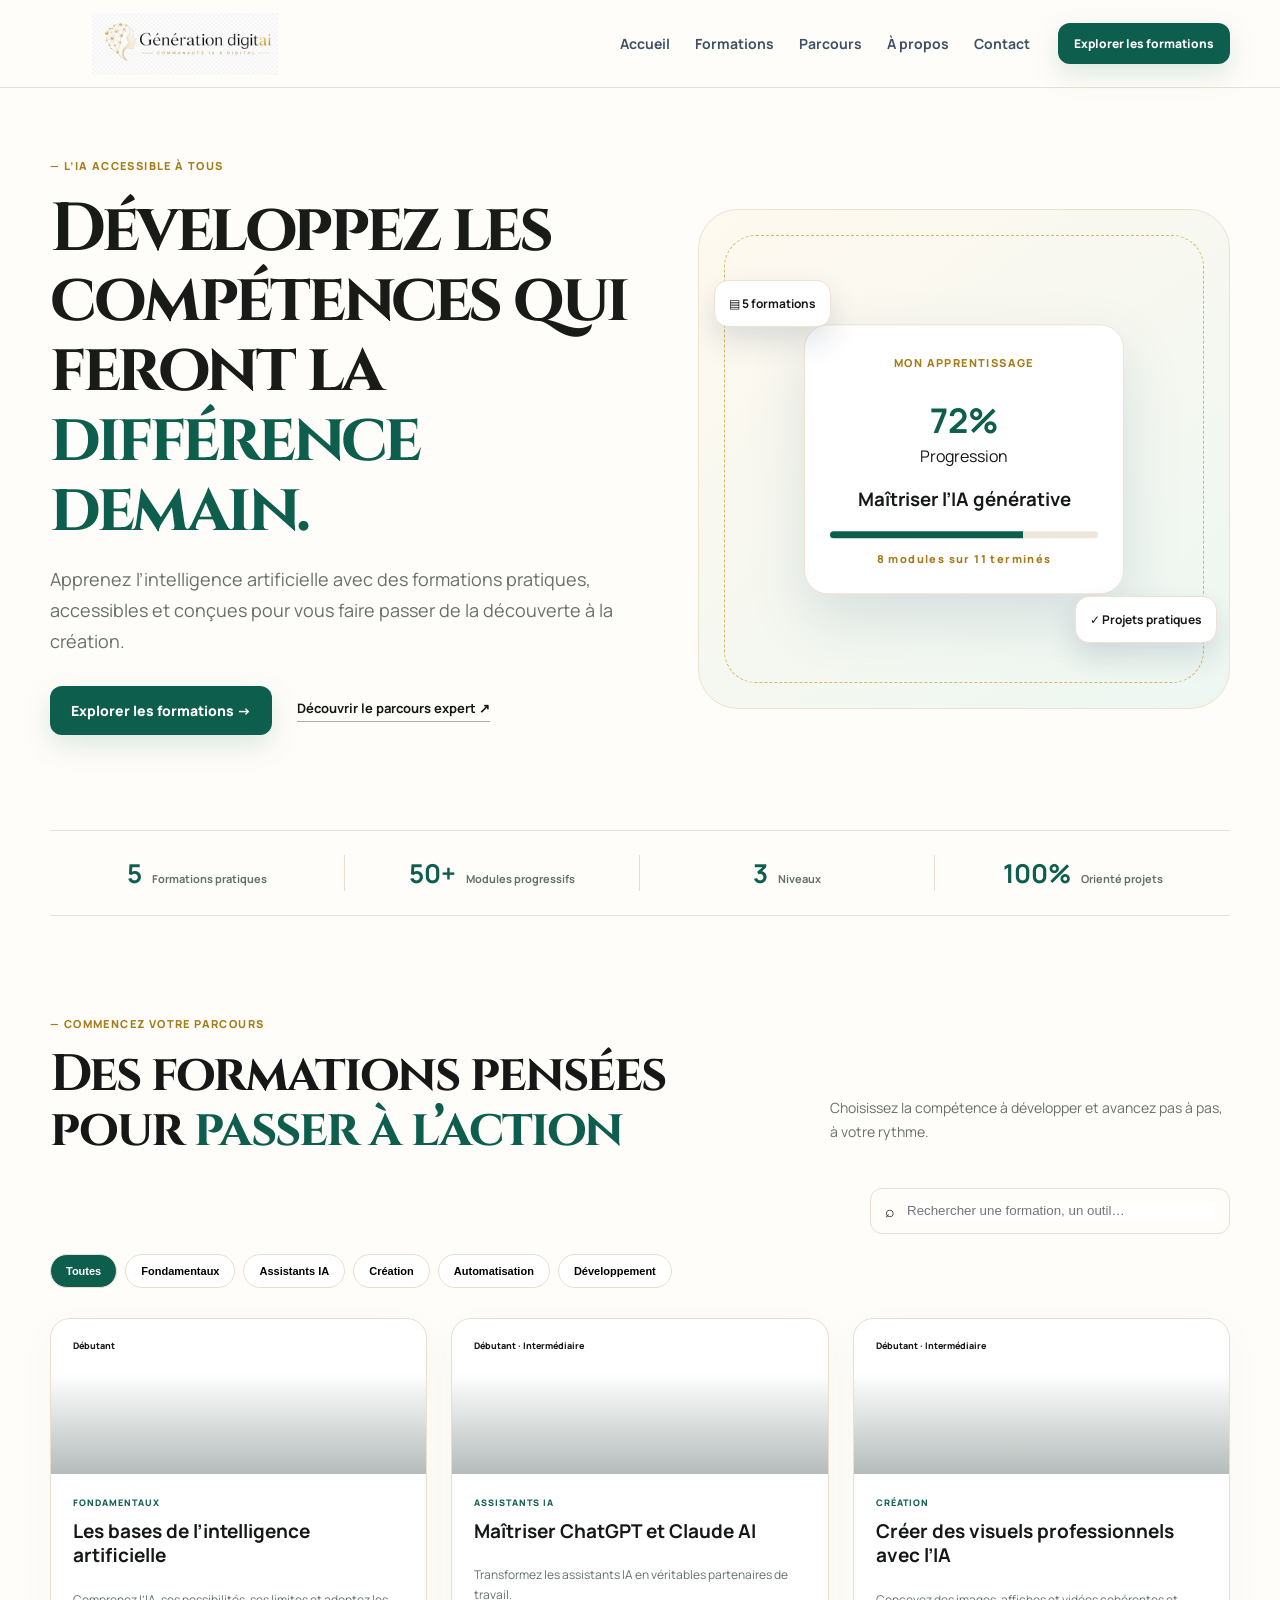
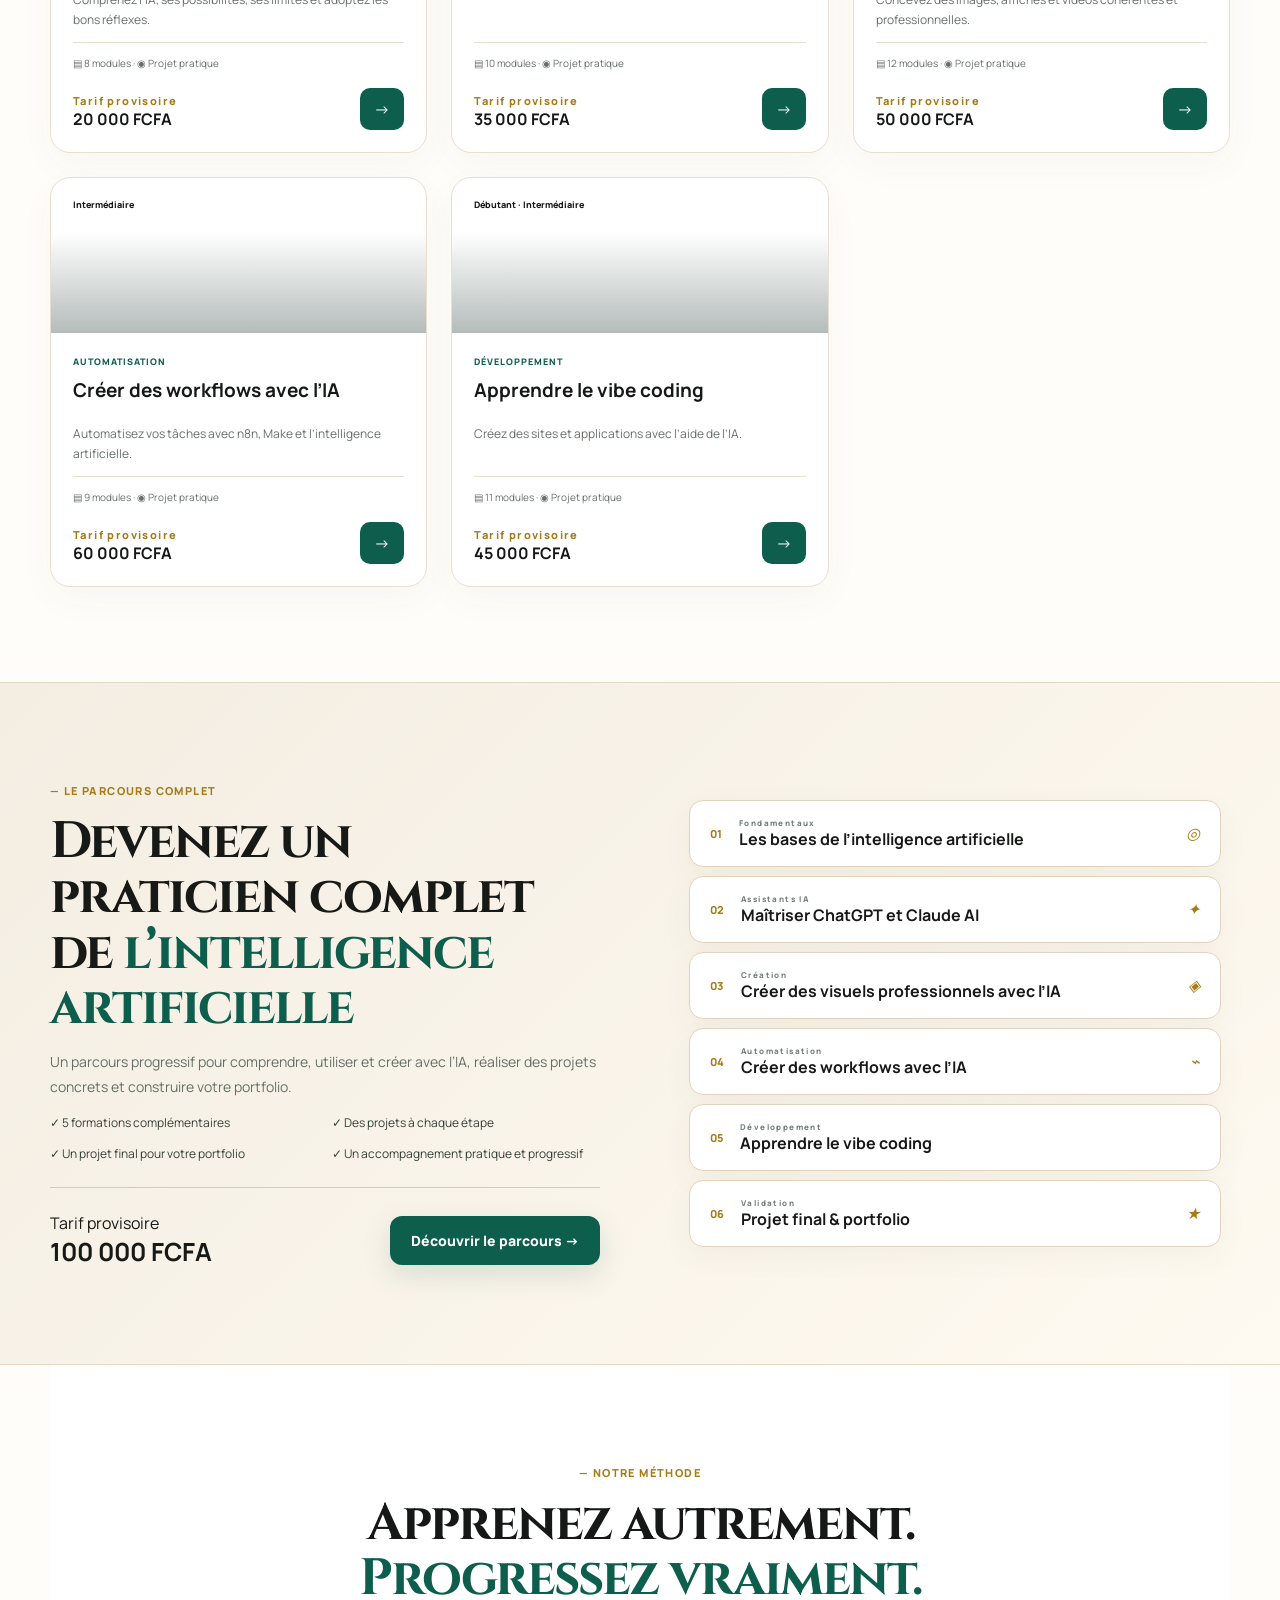
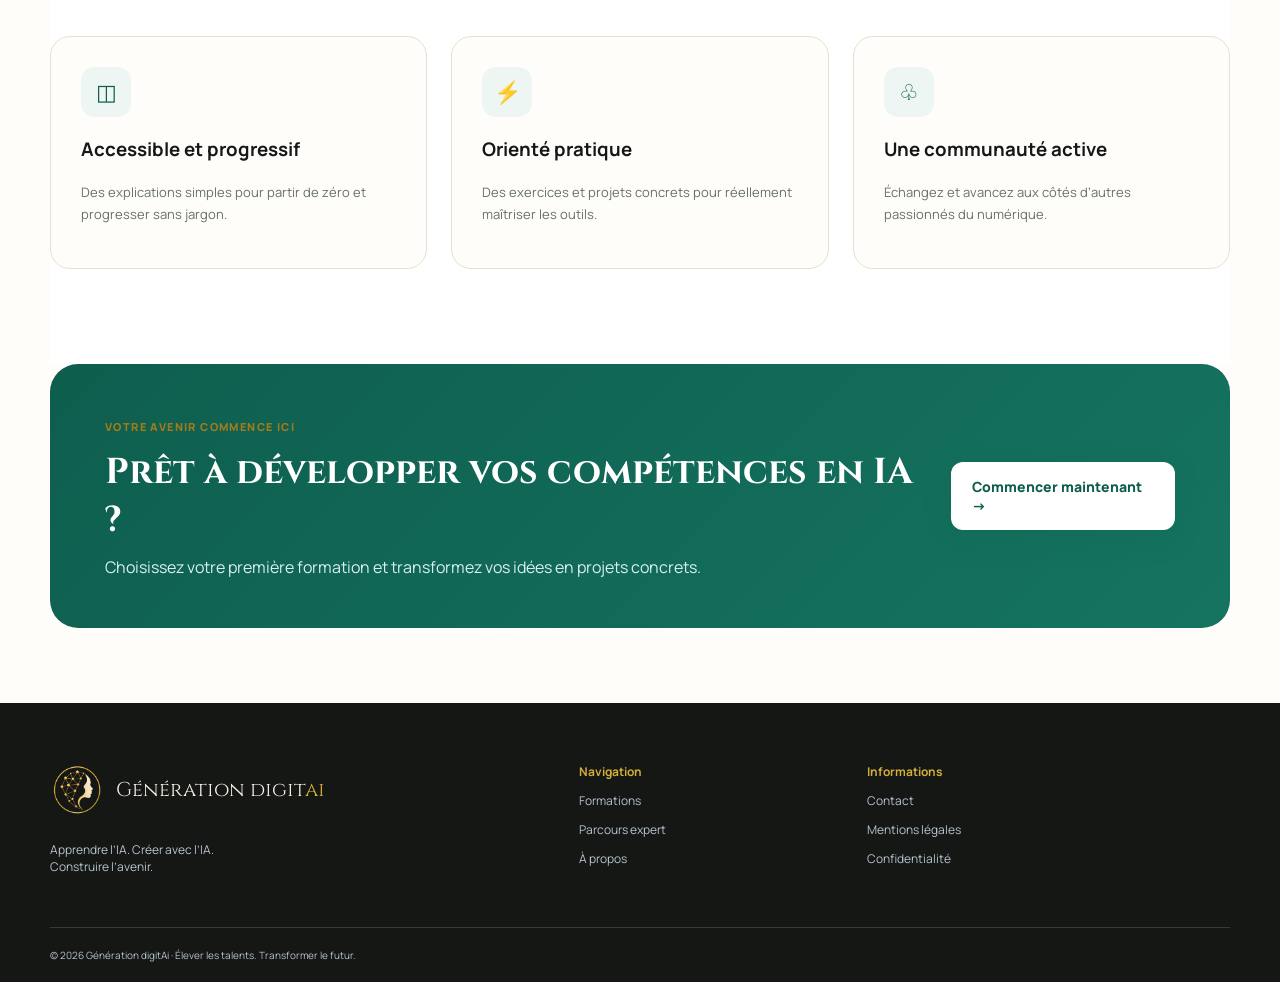
==== commit 0561a669: "Add files via upload" ====
--- a/index.html
+++ b/index.html
@@ -1,10 +1,9 @@
 <!doctype html><html lang="fr"><head><meta charset="UTF-8"><meta name="viewport" content="width=device-width,initial-scale=1"><meta name="description" content="Formations pratiques en intelligence artificielle"><title>Génération digitAi</title><link rel="icon" type="image/png" href="images/monogramme-generation-digitai.png"><link rel="preconnect" href="https://fonts.googleapis.com"><link rel="preconnect" href="https://fonts.gstatic.com" crossorigin><link href="https://fonts.googleapis.com/css2?family=Cinzel:wght@500;600;700&family=Manrope:wght@400;500;600;700;800&display=swap" rel="stylesheet"><link rel="stylesheet" href="style.css"><link rel="stylesheet" href="brand.css"></head><body>
-<header><a class="brand" href="#accueil"><img class="brand-full" src="images/logo-generation-digitai.png" alt="Génération digitAi"><img class="brand-icon" src="images/monogramme-generation-digitai.png" alt="Génération digitAi"></a><button id="menu">☰</button><nav><a href="#accueil">Accueil</a><a href="#formations">Formations</a><a href="#parcours">Parcours</a><a href="#methode">Pourquoi nous ?</a><a href="#contact">Contact</a></nav><a class="btn top" href="#formations">Explorer les formations</a></header>
-<main><section class="hero shell" id="accueil"><div><small>— L’IA ACCESSIBLE À TOUS</small><h1>Développez les compétences qui feront la <em>différence demain.</em></h1><p>Apprenez l’intelligence artificielle avec des formations pratiques, accessibles et conçues pour vous faire passer de la découverte à la création.</p><div class="actions"><a class="btn" href="#formations">Explorer les formations →</a><a href="#parcours"><b>Découvrir le parcours expert ↗</b></a></div></div><div class="visual"><div class="panel"><small>MON APPRENTISSAGE</small><strong>72%</strong><span>Progression</span><h3>Maîtriser l’IA générative</h3><i></i><small>8 modules sur 11 terminés</small></div><div class="float one">▤ <b>5 formations</b></div><div class="float two">✓ <b>Projets pratiques</b></div></div></section>
+<header><a class="brand" href="#accueil"><img class="brand-full" src="images/logo-generation-digitai.png" alt="Génération digitAi"><img class="brand-icon" src="images/monogramme-generation-digitai.png" alt="Génération digitAi"></a><button id="menu">☰</button><nav><a href="#accueil">Accueil</a><a href="#formations">Formations</a><a href="parcours-expert-ia.html">Parcours</a><a href="a-propos.html">À propos</a><a href="contact.html">Contact</a></nav><a class="btn top" href="#formations">Explorer les formations</a></header>
+<main><section class="hero shell" id="accueil"><div><small>— L’IA ACCESSIBLE À TOUS</small><h1>Développez les compétences qui feront la <em>différence demain.</em></h1><p>Apprenez l’intelligence artificielle avec des formations pratiques, accessibles et conçues pour vous faire passer de la découverte à la création.</p><div class="actions"><a class="btn" href="#formations">Explorer les formations →</a><a href="parcours-expert-ia.html"><b>Découvrir le parcours expert ↗</b></a></div></div><div class="visual"><div class="panel"><small>MON APPRENTISSAGE</small><strong>72%</strong><span>Progression</span><h3>Maîtriser l’IA générative</h3><i></i><small>8 modules sur 11 terminés</small></div><div class="float one">▤ <b>5 formations</b></div><div class="float two">✓ <b>Projets pratiques</b></div></div></section>
 <section class="stats shell"><div><b>5</b><span>Formations pratiques</span></div><div><b>50+</b><span>Modules progressifs</span></div><div><b>3</b><span>Niveaux</span></div><div><b>100%</b><span>Orienté projets</span></div></section>
 <section class="courses shell" id="formations"><div class="heading"><div><small>— COMMENCEZ VOTRE PARCOURS</small><h2>Des formations pensées pour <em>passer à l’action</em></h2></div><p>Choisissez la compétence à développer et avancez pas à pas, à votre rythme.</p></div><label class="search">⌕ <input id="search" placeholder="Rechercher une formation, un outil…"></label><div id="tabs" class="tabs"></div><div id="grid" class="grid"></div><p id="empty" hidden>Aucune formation trouvée.</p></section>
-<section class="path" id="parcours"><div class="shell pathgrid"><div><small>— LE PARCOURS COMPLET</small><h2>Devenez un praticien complet de <em>l’intelligence artificielle</em></h2><p>Un parcours progressif pour comprendre, utiliser et créer avec l’IA, réaliser des projets concrets et construire votre portfolio.</p><ul><li>✓ 5 formations complémentaires</li><li>✓ Des projets à chaque étape</li><li>✓ Un projet final pour votre portfolio</li><li>✓ Une attestation de fin de parcours</li></ul><div class="price"><span>Tarif provisoire<br><strong>100 000 FCFA</strong></span><a class="btn light" href="#contact">Découvrir le parcours →</a></div></div><div id="steps"></div></div></section>
+<section class="path" id="parcours"><div class="shell pathgrid"><div><small>— LE PARCOURS COMPLET</small><h2>Devenez un praticien complet de <em>l’intelligence artificielle</em></h2><p>Un parcours progressif pour comprendre, utiliser et créer avec l’IA, réaliser des projets concrets et construire votre portfolio.</p><ul><li>✓ 5 formations complémentaires</li><li>✓ Des projets à chaque étape</li><li>✓ Un projet final pour votre portfolio</li><li>✓ Un accompagnement pratique et progressif</li></ul><div class="price"><span>Tarif provisoire<br><strong>100 000 FCFA</strong></span><a class="btn light" href="parcours-expert-ia.html">Découvrir le parcours →</a></div></div><div id="steps"></div></div></section>
 <section class="method shell" id="methode"><div class="heading center"><div><small>— NOTRE MÉTHODE</small><h2>Apprenez autrement. <em>Progressez vraiment.</em></h2></div></div><div class="benefits"><article><i>◫</i><h3>Accessible et progressif</h3><p>Des explications simples pour partir de zéro et progresser sans jargon.</p></article><article><i>⚡</i><h3>Orienté pratique</h3><p>Des exercices et projets concrets pour réellement maîtriser les outils.</p></article><article><i>♧</i><h3>Une communauté active</h3><p>Échangez et avancez aux côtés d’autres passionnés du numérique.</p></article></div></section>
-<section class="cta shell" id="contact"><div><small>VOTRE AVENIR COMMENCE ICI</small><h2>Prêt à développer vos compétences en IA ?</h2><p>Choisissez votre première formation et transformez vos idées en projets concrets.</p></div><a class="btn light" href="mailto:contact@generationdigitai.com">Commencer maintenant →</a></section></main>
-<footer><div class="shell footer"><div><a class="footer-brand" href="#accueil"><img src="images/monogramme-generation-digitai.png" alt=""><span>Génération digit<em>ai</em></span></a><p>Apprendre l’IA. Créer avec l’IA.<br>Construire l’avenir.</p></div><div><b>Navigation</b><a href="#formations">Formations</a><a href="#parcours">Parcours expert</a><a href="#methode">Notre méthode</a></div><div><b>Contact</b><a href="mailto:contact@generationdigitai.com">contact@generationdigitai.com</a><span>Parakou, Bénin</span></div></div><div class="shell copy">© 2026 Génération digitAi · Élever les talents. Transformer le futur.</div></footer><script src="script.js"></script></body></html>
-
+<section class="cta shell" id="contact"><div><small>VOTRE AVENIR COMMENCE ICI</small><h2>Prêt à développer vos compétences en IA ?</h2><p>Choisissez votre première formation et transformez vos idées en projets concrets.</p></div><a class="btn light" href="contact.html">Commencer maintenant →</a></section></main>
+<footer><div class="shell footer"><div><a class="footer-brand" href="#accueil"><img src="images/monogramme-generation-digitai.png" alt=""><span>Génération digit<em>ai</em></span></a><p>Apprendre l’IA. Créer avec l’IA.<br>Construire l’avenir.</p></div><div><b>Navigation</b><a href="#formations">Formations</a><a href="parcours-expert-ia.html">Parcours expert</a><a href="a-propos.html">À propos</a></div><div><b>Informations</b><a href="contact.html">Contact</a><a href="mentions-legales.html">Mentions légales</a><a href="confidentialite.html">Confidentialité</a></div></div><div class="shell copy">© 2026 Génération digitAi · Élever les talents. Transformer le futur.</div></footer><script src="script.js"></script></body></html>
--- a/brand.css
+++ b/brand.css
@@ -1 +1 @@
-:root{--navy:#161817;--blue:#0e5e4e;--cyan:#d4af37;--mint:#0e5e4e;--muted:#667069;--line:#e8dfd1;--gold:#d4af37;--emerald:#0e5e4e}body{background:#fffdf9;font-family:"Manrope",Arial,sans-serif}h1,h2,.footer-brand span{font-family:"Cinzel",Georgia,serif}.brand{height:64px;min-width:270px}.brand-full{display:block;width:270px;max-height:62px;object-fit:contain}.brand-icon{display:none;width:50px;height:50px;object-fit:contain}header{height:88px;background:rgba(255,253,249,.96);border-bottom:1px solid #eadfce}.btn{background:var(--emerald);box-shadow:0 10px 28px #0e5e4e25}.hero h1{color:#191b19}.hero h1 em,h2 em{color:var(--emerald)}section small{color:#a57c19}.visual{background:linear-gradient(145deg,#fff9ef,#edf7f2);border:1px solid #eee1cd}.visual:after{border-color:#d6b85e}.panel{border:1px solid #efe3d2}.panel strong{color:var(--emerald)}.panel i{background:linear-gradient(90deg,var(--emerald) 72%,#eee6da 72%)}.float{border:1px solid #ede1d0}.stats b{color:var(--emerald)}.tabs button.active{background:var(--emerald)}.card{background:#fff;border-color:#e8dfd1;box-shadow:0 12px 35px #594a2b0a}.cover{background:linear-gradient(135deg,#f8edcf,#f5ddb0);color:#7a5a12}.card:nth-child(2n) .cover{background:linear-gradient(135deg,#e2f1eb,#bddfd2);color:#0e5e4e}.card:nth-child(3n) .cover{background:linear-gradient(135deg,#fff7e7,#ead6a8);color:#8f6b18}.category{color:var(--emerald)}.cardprice a{background:var(--emerald)}.path{background:linear-gradient(135deg,#f3ede2,#fffaf1);color:#171917;border-block:1px solid #e6d8c2}.path h2 em{color:var(--emerald)}.path p{color:#667069}.path li{color:#354039}.price{border-color:#d9c9af}.step{background:#fff;border-color:#e1d3bd;color:#171917;box-shadow:0 10px 30px #57452a0d}.step>span{color:#a57c19}.step small{color:#738078}.step i{color:#a57c19}.light{background:var(--emerald);color:#fff}.method{background:#fff}.benefits article{background:#fffdf9}.benefits i{background:#edf6f2;color:var(--emerald)}.cta{background:linear-gradient(135deg,#0e5e4e,#157460)}.cta .light{background:#fff;color:var(--emerald)}footer{background:#151715}.footer-brand{display:flex;align-items:center;gap:12px;color:#f3ede2;font-family:"Cinzel",serif;font-size:20px}.footer-brand img{width:54px;height:54px}.footer-brand em{color:var(--gold);font-style:normal}.footer>div>b{color:#d4af37}.copy{border-color:#3d3a30}@media(max-width:1050px){.brand{min-width:220px}.brand-full{width:220px}nav{gap:16px}}@media(max-width:850px){header{height:76px}.brand{min-width:auto;height:60px}.brand-full{display:none}.brand-icon{display:block}nav{top:76px}}
+:root{--navy:#161817;--blue:#0e5e4e;--cyan:#d4af37;--mint:#0e5e4e;--muted:#667069;--line:#e8dfd1;--gold:#d4af37;--emerald:#0e5e4e}body{background:#fffdf9;font-family:"Manrope",Arial,sans-serif}h1,h2,.footer-brand span{font-family:"Cinzel",Georgia,serif}.brand{height:64px;min-width:270px}.brand-full{display:block;width:270px;max-height:62px;object-fit:contain}.brand-icon{display:none;width:50px;height:50px;object-fit:contain}header{height:88px;background:rgba(255,253,249,.96);border-bottom:1px solid #eadfce}.btn{background:var(--emerald);box-shadow:0 10px 28px #0e5e4e25}.hero h1{color:#191b19}.hero h1 em,h2 em{color:var(--emerald)}section small{color:#a57c19}.visual{background:linear-gradient(145deg,#fff9ef,#edf7f2);border:1px solid #eee1cd}.visual:after{border-color:#d6b85e}.panel{border:1px solid #efe3d2}.panel strong{color:var(--emerald)}.panel i{background:linear-gradient(90deg,var(--emerald) 72%,#eee6da 72%)}.float{border:1px solid #ede1d0}.stats b{color:var(--emerald)}.tabs button.active{background:var(--emerald)}.card{background:#fff;border-color:#e8dfd1;box-shadow:0 12px 35px #594a2b0a}.cover{background:linear-gradient(135deg,#f8edcf,#f5ddb0);color:#7a5a12}.card:nth-child(2n) .cover{background:linear-gradient(135deg,#e2f1eb,#bddfd2);color:#0e5e4e}.card:nth-child(3n) .cover{background:linear-gradient(135deg,#fff7e7,#ead6a8);color:#8f6b18}.category{color:var(--emerald)}.cardprice a{background:var(--emerald)}.path{background:linear-gradient(135deg,#f3ede2,#fffaf1);color:#171917;border-block:1px solid #e6d8c2}.path h2 em{color:var(--emerald)}.path p{color:#667069}.path li{color:#354039}.price{border-color:#d9c9af}.step{background:#fff;border-color:#e1d3bd;color:#171917;box-shadow:0 10px 30px #57452a0d}.step>span{color:#a57c19}.step small{color:#738078}.step i{color:#a57c19}.light{background:var(--emerald);color:#fff}.method{background:#fff}.benefits article{background:#fffdf9}.benefits i{background:#edf6f2;color:var(--emerald)}.cta{background:linear-gradient(135deg,#0e5e4e,#157460)}.cta .light{background:#fff;color:var(--emerald)}footer{background:#151715}.footer-brand{display:flex;align-items:center;gap:12px;color:#f3ede2;font-family:"Cinzel",serif;font-size:20px}.footer-brand img{width:54px;height:54px}.footer-brand em{color:var(--gold);font-style:normal}.footer>div>b{color:#d4af37}.copy{border-color:#3d3a30}@media(max-width:1050px){.brand{min-width:220px}.brand-full{width:220px}nav{gap:16px}}@media(max-width:850px){header{height:76px}.brand{min-width:auto;height:60px}.brand-full{display:none}.brand-icon{display:block}nav{top:76px}}.cover{background-size:cover!important;background-position:center!important;color:transparent}.cover:after{content:"";position:absolute;inset:0;background:linear-gradient(180deg,transparent 35%,rgba(7,33,27,.3));z-index:0}.cover .level{z-index:2;color:#171917}
